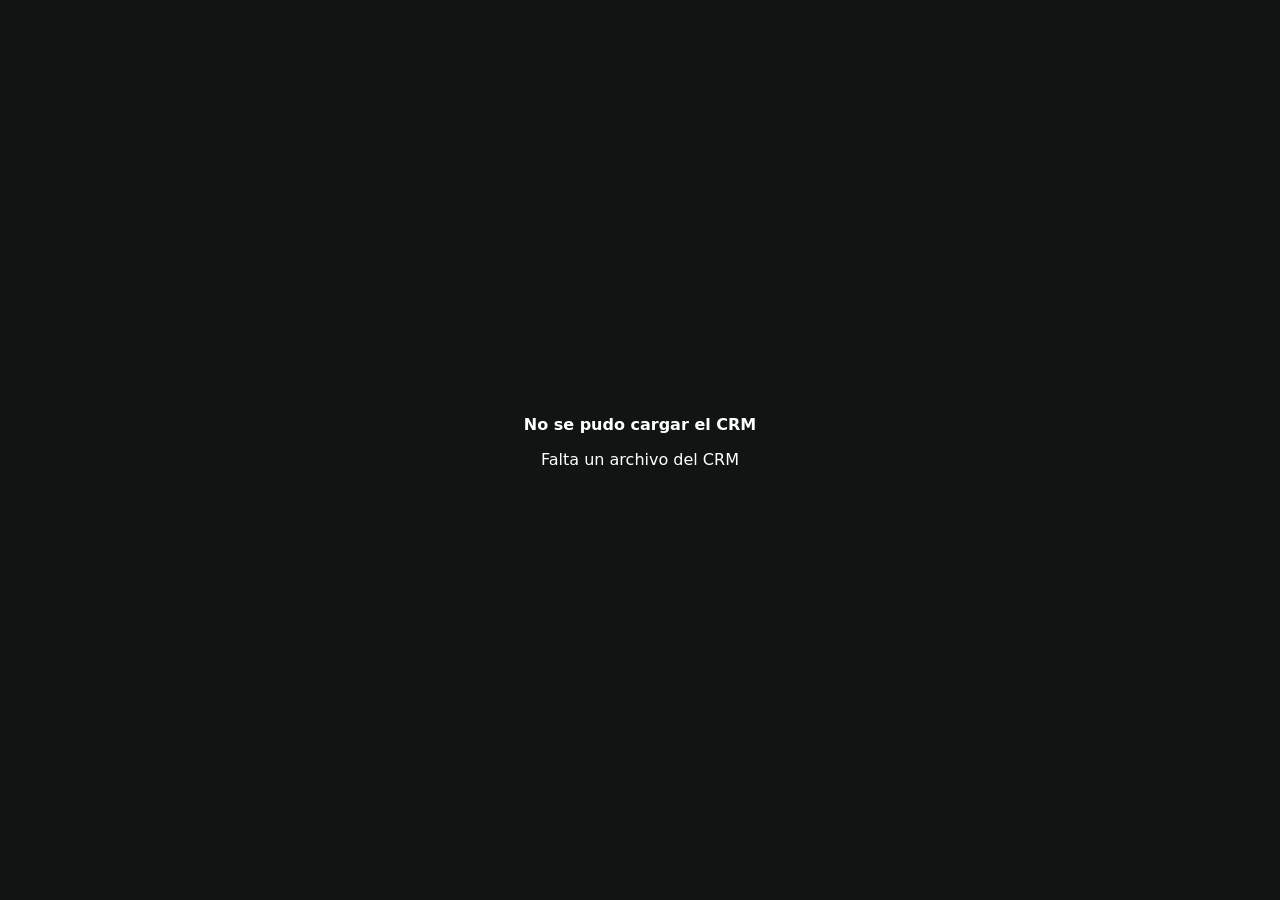
==== crm/index.html @ f0105948 "Publicar cargador del CRM" ====
<!doctype html><html lang="es"><head><meta charset="utf-8"><meta name="viewport" content="width=device-width,initial-scale=1"><meta name="theme-color" content="#101412"><title>CEGALAB CRM</title><style>body{margin:0;background:#101412;color:#fff;font-family:system-ui,sans-serif;display:grid;place-items:center;min-height:100vh}.load{text-align:center;padding:28px}.dot{width:18px;height:18px;border:3px solid #53605a;border-top-color:#c8f25a;border-radius:50%;margin:16px auto;animation:r .8s linear infinite}@keyframes r{to{transform:rotate(360deg)}}small{color:#aeb7b2}</style></head><body><div class="load"><strong>CEGALAB CRM</strong><div class="dot"></div><small>Cargando sistema comercial…</small></div><script>(async()=>{try{const ps=await Promise.all([1,2,3,4].map(n=>fetch(`payload-${n}.txt`).then(r=>{if(!r.ok)throw Error('Falta un archivo del CRM');return r.text()})));const b64=ps.join('').trim();const bin=atob(b64);const bytes=Uint8Array.from(bin,c=>c.charCodeAt(0));const ds=new DecompressionStream('gzip');const html=await new Response(new Blob([bytes]).stream().pipeThrough(ds)).text();document.open();document.write(html);document.close()}catch(e){document.body.innerHTML='<div class="load"><strong>No se pudo cargar el CRM</strong><p>'+e.message+'</p></div>'}})();</script></body></html>
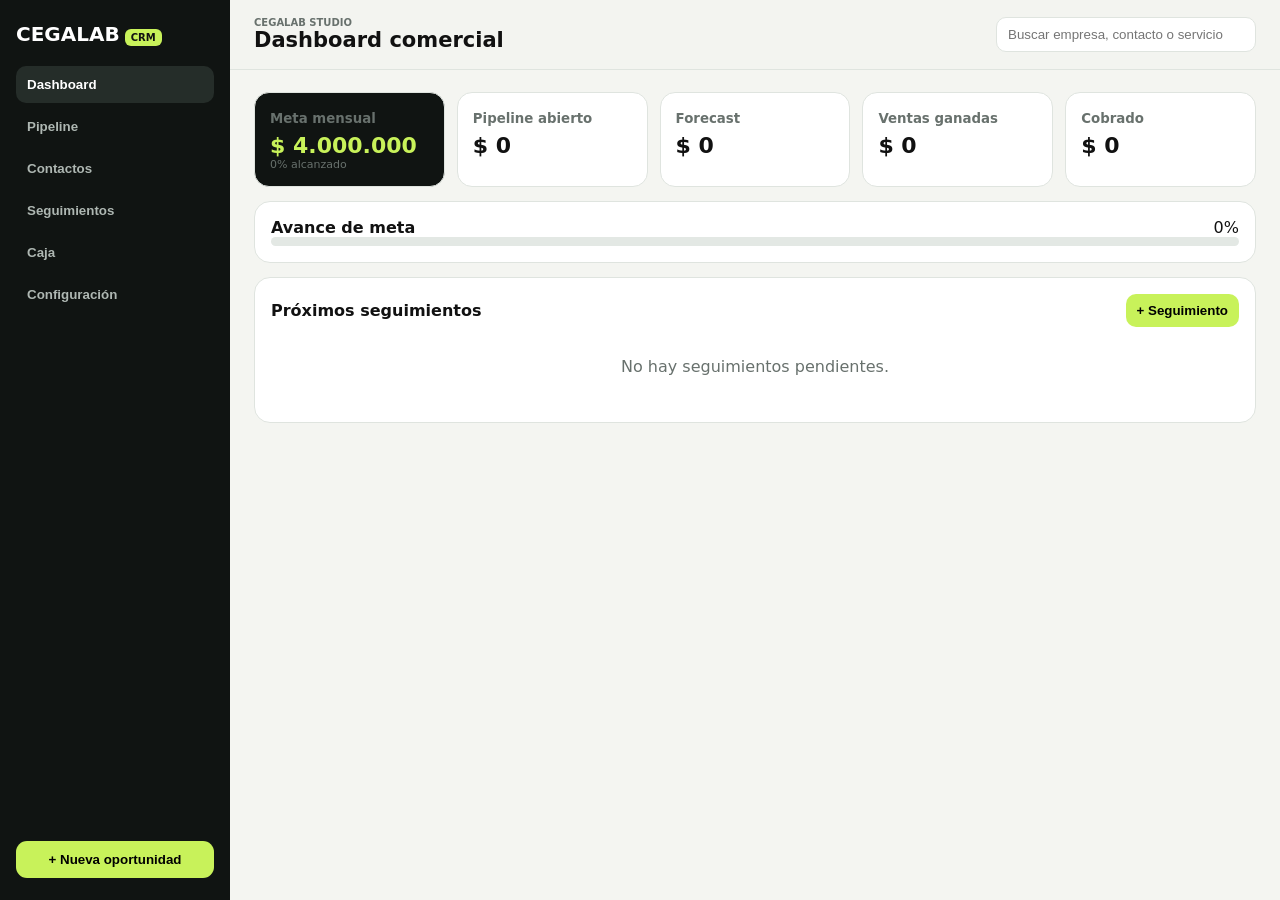
==== commit 4c3aba59: "Actualizar archivos del CRM" ====
--- a/crm/index.html
+++ b/crm/index.html
@@ -1 +1 @@
-<!doctype html><html lang="es"><head><meta charset="utf-8"><meta name="viewport" content="width=device-width,initial-scale=1"><meta name="theme-color" content="#101412"><title>CEGALAB CRM</title><style>body{margin:0;background:#101412;color:#fff;font-family:system-ui,sans-serif;display:grid;place-items:center;min-height:100vh}.load{text-align:center;padding:28px}.dot{width:18px;height:18px;border:3px solid #53605a;border-top-color:#c8f25a;border-radius:50%;margin:16px auto;animation:r .8s linear infinite}@keyframes r{to{transform:rotate(360deg)}}small{color:#aeb7b2}</style></head><body><div class="load"><strong>CEGALAB CRM</strong><div class="dot"></div><small>Cargando sistema comercial…</small></div><script>(async()=>{try{const ps=await Promise.all([1,2,3,4].map(n=>fetch(`payload-${n}.txt`).then(r=>{if(!r.ok)throw Error('Falta un archivo del CRM');return r.text()})));const b64=ps.join('').trim();const bin=atob(b64);const bytes=Uint8Array.from(bin,c=>c.charCodeAt(0));const ds=new DecompressionStream('gzip');const html=await new Response(new Blob([bytes]).stream().pipeThrough(ds)).text();document.open();document.write(html);document.close()}catch(e){document.body.innerHTML='<div class="load"><strong>No se pudo cargar el CRM</strong><p>'+e.message+'</p></div>'}})();</script></body></html>+<!doctype html><html lang="es"><head><meta charset="utf-8"><meta name="viewport" content="width=device-width,initial-scale=1"><meta name="theme-color" content="#101412"><title>CEGALAB CRM</title><link rel="stylesheet" href="styles.css"></head><body><div class="app"><aside><b class="logo">CEGALAB<i>CRM</i></b><nav id="nav"></nav><button class="add" onclick="openOpp()">+ Nueva oportunidad</button></aside><main><header><div><div class="ey">CEGALAB STUDIO</div><div class="title" id="ttl">Dashboard comercial</div></div><input class="topin" id="search" placeholder="Buscar empresa, contacto o servicio"></header><section class="wrap" id="view"></section></main></div><div id="mb" class="modalbg hidden" onclick="if(event.target===this)closeM()"><div class="modal" id="modal"></div></div><script src="core.js"></script><script src="views.js"></script><script src="forms.js"></script><script src="tools.js"></script></body></html>
--- a/crm/styles.css
+++ b/crm/styles.css
@@ -0,0 +1 @@
+:root{--d:#101412;--g:#c8f25a;--bg:#f4f5f1;--l:#dfe4df;--m:#68716d}*{box-sizing:border-box}body{margin:0;font-family:Inter,system-ui,sans-serif;background:var(--bg);color:#111}.app{display:grid;grid-template-columns:230px 1fr;min-height:100vh}aside{background:var(--d);color:#fff;padding:22px 16px;display:flex;flex-direction:column;gap:20px}b.logo{font-size:20px}.logo i{font-style:normal;font-size:10px;background:var(--g);color:#111;padding:3px 6px;border-radius:6px;margin-left:5px}nav{display:grid;gap:5px}nav button{border:0;background:transparent;color:#aeb7b2;text-align:left;padding:11px;border-radius:10px;font-weight:700}nav button.on,nav button:hover{background:#252d29;color:#fff}.add{margin-top:auto;background:var(--g);border:0;border-radius:11px;padding:11px;font-weight:900}main{min-width:0}header{position:sticky;top:0;z-index:2;background:#f4f5f1ee;border-bottom:1px solid var(--l);padding:17px 24px;display:flex;justify-content:space-between;align-items:center}.ey{font-size:10px;color:var(--m);font-weight:800}.title{font-weight:900;font-size:21px}.wrap{padding:22px 24px 60px}.kpis{display:grid;grid-template-columns:repeat(5,1fr);gap:12px}.k{background:#fff;border:1px solid var(--l);border-radius:15px;padding:15px}.k small{color:var(--m);font-weight:700}.k strong{display:block;font-size:22px;margin-top:6px}.k.dark{background:var(--d);color:#fff}.k.dark strong{color:var(--g)}.bar{height:9px;background:#e3e8e4;border-radius:99px;overflow:hidden}.bar span{display:block;height:100%;background:var(--g)}.panel{background:#fff;border:1px solid var(--l);border-radius:16px;padding:16px;margin-top:14px}.row{display:flex;gap:8px;align-items:center;justify-content:space-between;flex-wrap:wrap}.btn{border:0;border-radius:10px;padding:9px 11px;font-weight:800;background:#e8ece8}.btn.p{background:var(--d);color:#fff}.btn.g{background:var(--g)}.btn.r{background:#ffe6e6;color:#922}.grid{display:grid;grid-template-columns:repeat(4,minmax(250px,1fr));gap:12px;overflow:auto}.col{background:#eef1ee;border-radius:14px;padding:10px;min-height:250px}.col h3{font-size:12px;margin:4px 4px 10px}.card{background:#fff;border:1px solid var(--l);border-radius:12px;padding:11px;margin:8px 0}.card strong{display:block}.muted{color:var(--m);font-size:11px}.money{font-weight:900}.list{display:grid;gap:8px}.item{display:grid;grid-template-columns:1.2fr .9fr .8fr .8fr auto;gap:8px;align-items:center;border:1px solid var(--l);border-radius:12px;padding:10px}.pill{display:inline-block;padding:4px 7px;border-radius:99px;background:#edf1ed;font-size:10px;font-weight:800}.modalbg{position:fixed;inset:0;background:#0008;display:grid;place-items:center;padding:18px;z-index:20}.modal{width:min(720px,100%);max-height:92vh;overflow:auto;background:#fff;border-radius:18px;padding:20px}.hidden{display:none!important}.fg{display:grid;grid-template-columns:1fr 1fr;gap:12px}.fg label{display:grid;gap:5px;font-size:11px;font-weight:800}.fg input,.fg select,.fg textarea{width:100%;padding:10px;border:1px solid var(--l);border-radius:9px}.fg textarea{min-height:80px;resize:vertical}.full{grid-column:1/-1}.topin{border:1px solid var(--l);border-radius:10px;padding:9px 11px;min-width:260px}.empty{padding:30px;text-align:center;color:var(--m)}@media(max-width:900px){.app{grid-template-columns:1fr}aside{position:static;gap:10px}nav{grid-template-columns:repeat(3,1fr)}.add{margin:0}.kpis{grid-template-columns:repeat(2,1fr)}.item{grid-template-columns:1fr}.fg{grid-template-columns:1fr}.full{grid-column:auto}header{padding:14px}.wrap{padding:14px}.topin{min-width:0;width:45vw}}
